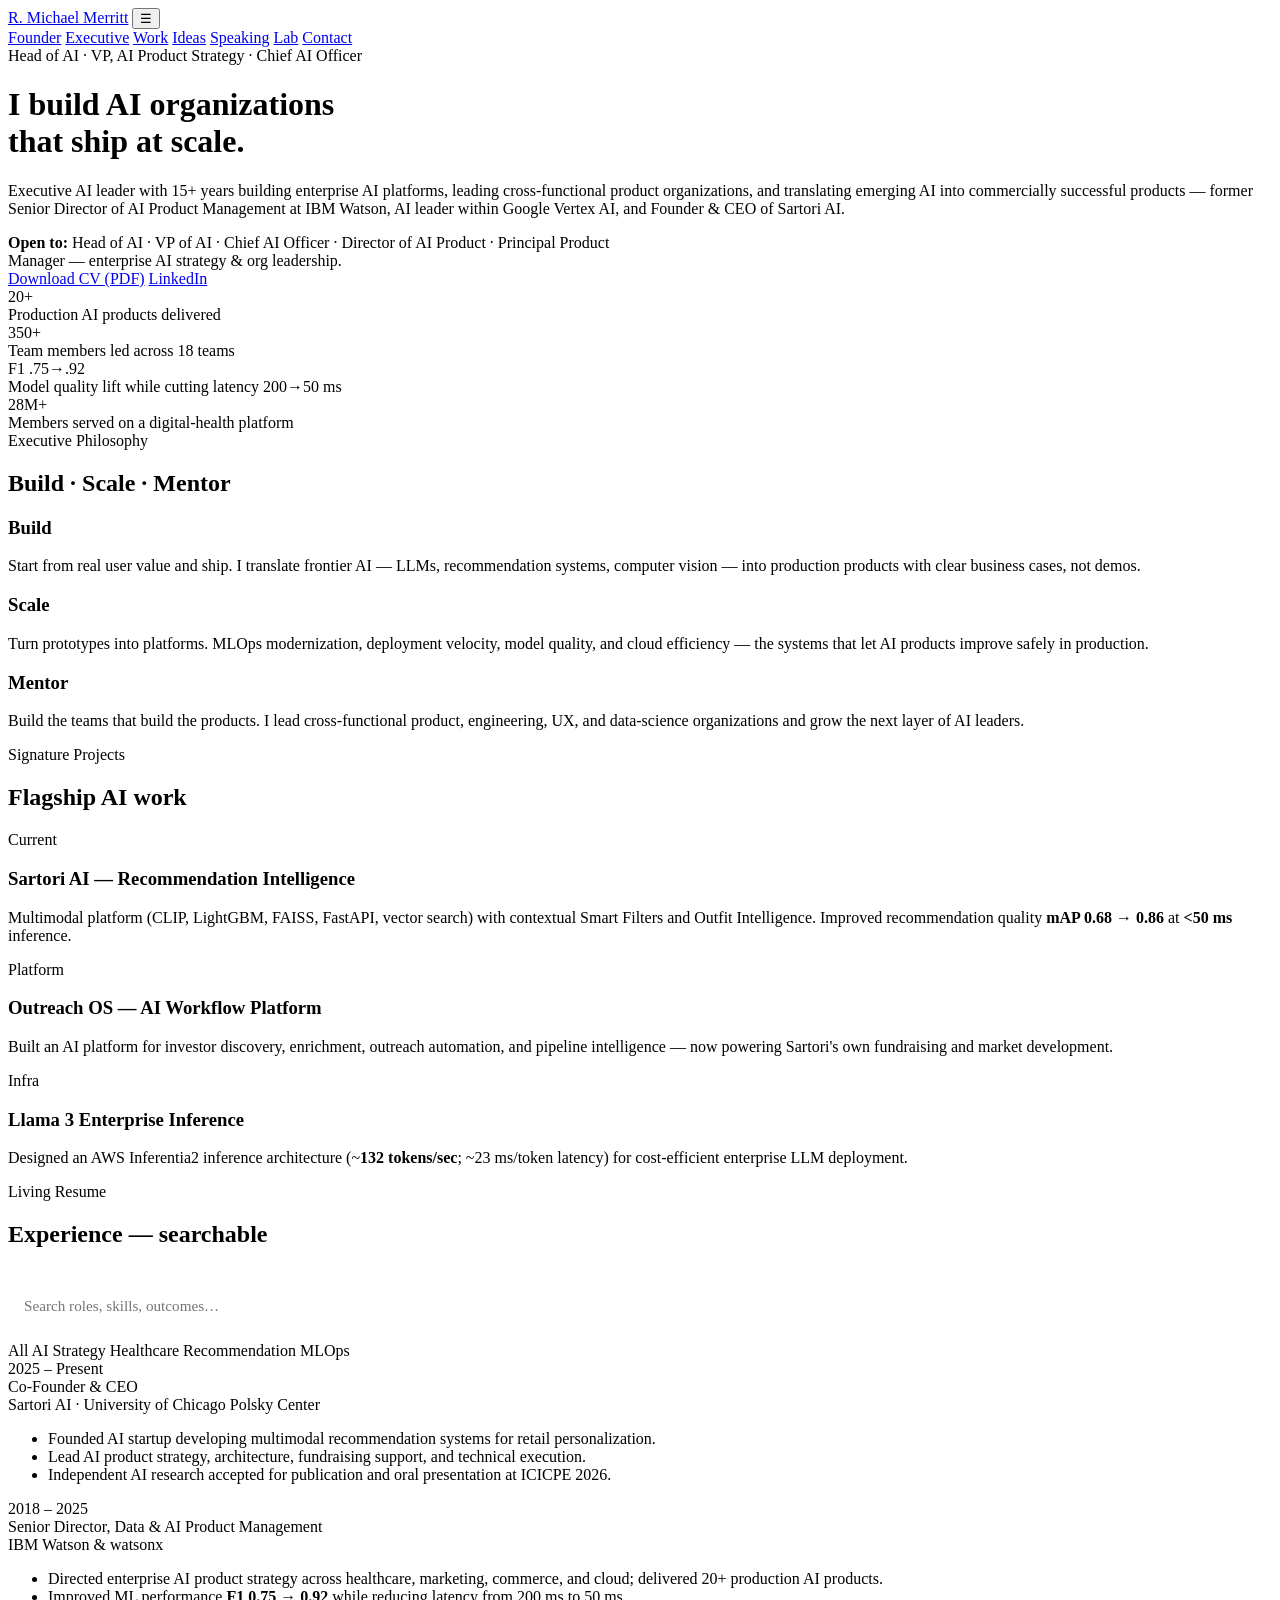
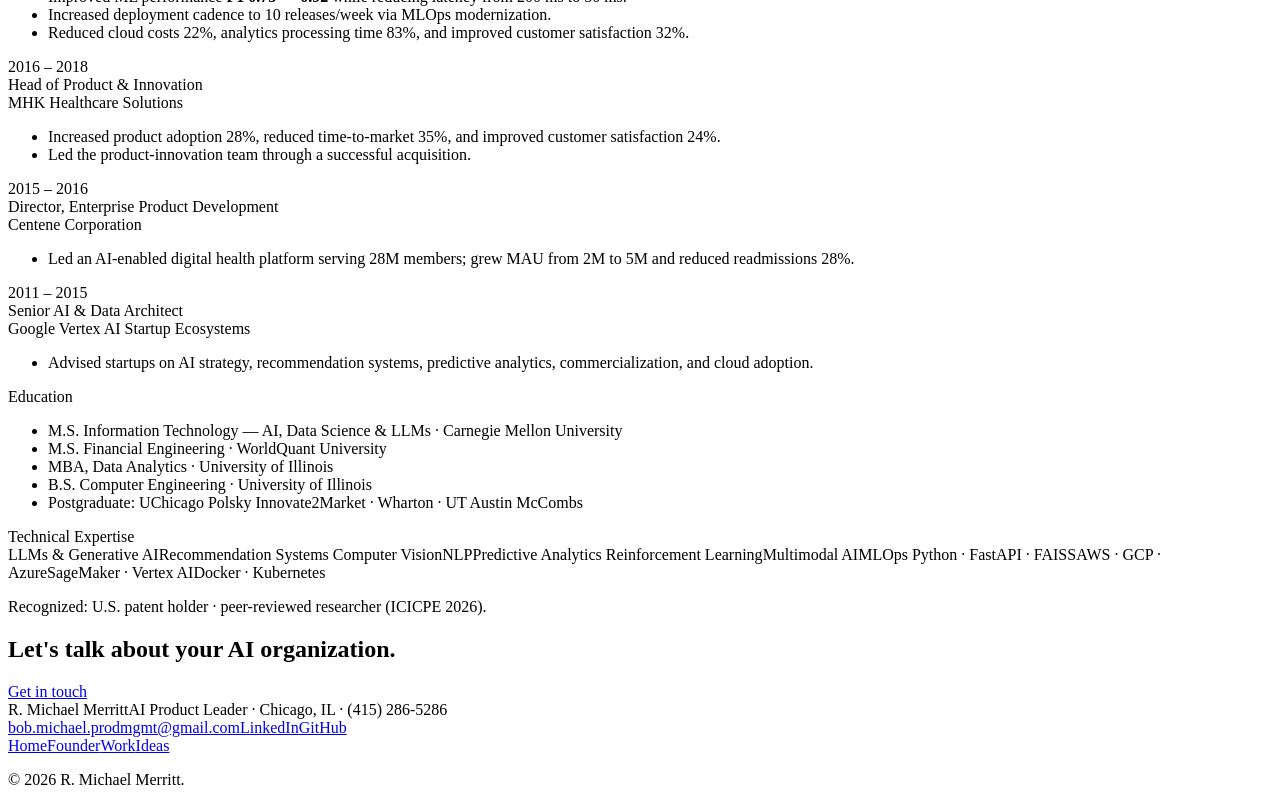
==== executive.html @ 0546f719 "Add files via upload" ====
<!DOCTYPE html>
<html lang="en">
<head>
<meta charset="UTF-8">
<meta name="viewport" content="width=device-width, initial-scale=1.0">
<title>Executive — AI Leadership | R. Michael Merritt</title>
<meta name="description" content="Executive AI leader — Head of AI / VP AI Product Strategy. 15+ years building enterprise AI platforms and leading cross-functional product organizations at IBM Watson and Google Vertex AI.">
<link rel="preconnect" href="https://fonts.googleapis.com"><link rel="preconnect" href="https://fonts.gstatic.com" crossorigin>
<link href="https://fonts.googleapis.com/css2?family=Inter:wght@400;500;600;700&display=swap" rel="stylesheet">
<link rel="stylesheet" href="assets/css/style.css">
</head>
<body>

<nav class="nav">
  <div class="nav-inner">
    <a class="brand" href="index.html"><span class="dot"></span> R. Michael Merritt</a>
    <button class="nav-toggle" data-nav-toggle aria-label="Menu">☰</button>
    <div class="nav-links">
      <a href="founder.html">Founder</a>
      <a href="executive.html" class="active">Executive</a>
      <a href="work.html">Work</a>
      <a href="ideas.html">Ideas</a>
      <a href="speaking.html">Speaking</a>
      <a href="lab.html">Lab</a>
      <a class="nav-cta" href="mailto:bob.michael.prodmgmt@gmail.com">Contact</a>
    </div>
  </div>
</nav>

<header class="hero">
  <div class="wrap">
    <span class="eyebrow">Head of AI · VP, AI Product Strategy · Chief AI Officer</span>
    <h1 class="display">I build AI organizations<br>that ship at scale.</h1>
    <p class="lede">Executive AI leader with 15+ years building enterprise AI platforms, leading cross-functional product organizations, and translating emerging AI into commercially successful products — former Senior Director of AI Product Management at IBM Watson, AI leader within Google Vertex AI, and Founder &amp; CEO of Sartori AI.</p>
    <div class="note mt-3" style="max-width:640px"><strong>Open to:</strong> Head of AI · VP of AI · Chief AI Officer · Director of AI Product · Principal Product Manager — enterprise AI strategy &amp; org leadership.</div>
    <div class="btn-row mt-3">
      <a class="btn btn-primary" href="resumes/Executive_AI_Resume.pdf" download>Download CV (PDF)</a>
      <a class="btn btn-ghost" href="https://www.linkedin.com/in/robert-merritt-mba-cpm-0559ab2a7/">LinkedIn</a>
    </div>
  </div>
</header>

<!-- IMPACT METRICS -->
<section class="section-tight">
  <div class="wrap">
    <div class="metrics light"><div class="wrap"><div class="metric-grid">
      <div class="metric"><div class="num">20+</div><div class="lbl">Production AI products delivered</div></div>
      <div class="metric"><div class="num">350+</div><div class="lbl">Team members led across 18 teams</div></div>
      <div class="metric"><div class="num">F1 .75→.92</div><div class="lbl">Model quality lift while cutting latency 200→50 ms</div></div>
      <div class="metric"><div class="num">28M+</div><div class="lbl">Members served on a digital-health platform</div></div>
    </div></div></div>
  </div>
</section>

<!-- PHILOSOPHY -->
<section>
  <div class="wrap">
    <span class="eyebrow">Executive Philosophy</span>
    <h2 class="section-title mt-1">Build · Scale · Mentor</h2>
    <div class="grid cols-3 mt-3">
      <div class="card"><h3>Build</h3><p class="muted mb-0">Start from real user value and ship. I translate frontier AI — LLMs, recommendation systems, computer vision — into production products with clear business cases, not demos.</p></div>
      <div class="card"><h3>Scale</h3><p class="muted mb-0">Turn prototypes into platforms. MLOps modernization, deployment velocity, model quality, and cloud efficiency — the systems that let AI products improve safely in production.</p></div>
      <div class="card"><h3>Mentor</h3><p class="muted mb-0">Build the teams that build the products. I lead cross-functional product, engineering, UX, and data-science organizations and grow the next layer of AI leaders.</p></div>
    </div>
  </div>
</section>

<!-- SIGNATURE PROJECTS -->
<section class="soft">
  <div class="wrap">
    <span class="eyebrow">Signature Projects</span>
    <h2 class="section-title mt-1">Flagship AI work</h2>
    <div class="grid cols-3 mt-3">
      <div class="card">
        <span class="tag live">Current</span>
        <h3 class="mt-2">Sartori AI — Recommendation Intelligence</h3>
        <p class="muted mb-0">Multimodal platform (CLIP, LightGBM, FAISS, FastAPI, vector search) with contextual Smart Filters and Outfit Intelligence. Improved recommendation quality <strong>mAP 0.68 → 0.86</strong> at <strong>&lt;50 ms</strong> inference.</p>
      </div>
      <div class="card">
        <span class="tag">Platform</span>
        <h3 class="mt-2">Outreach OS — AI Workflow Platform</h3>
        <p class="muted mb-0">Built an AI platform for investor discovery, enrichment, outreach automation, and pipeline intelligence — now powering Sartori's own fundraising and market development.</p>
      </div>
      <div class="card">
        <span class="tag">Infra</span>
        <h3 class="mt-2">Llama 3 Enterprise Inference</h3>
        <p class="muted mb-0">Designed an AWS Inferentia2 inference architecture (~<strong>132 tokens/sec</strong>; ~23 ms/token latency) for cost-efficient enterprise LLM deployment.</p>
      </div>
    </div>
  </div>
</section>

<!-- LIVING RESUME -->
<section>
  <div class="wrap">
    <span class="eyebrow">Living Resume</span>
    <h2 class="section-title mt-1">Experience — searchable</h2>
    <input data-resume-search placeholder="Search roles, skills, outcomes…" style="width:100%;max-width:480px;margin-top:1rem;padding:.8rem 1rem;border:1px solid var(--hair);border-radius:999px;font-family:inherit;font-size:.95rem">
    <div class="stat-chips" style="margin-top:.9rem">
      <span class="chip" data-resume-filter="">All</span>
      <span class="chip neutral" data-resume-filter="AI strategy">AI Strategy</span>
      <span class="chip neutral" data-resume-filter="healthcare">Healthcare</span>
      <span class="chip neutral" data-resume-filter="recommendation">Recommendation</span>
      <span class="chip neutral" data-resume-filter="MLOps">MLOps</span>
    </div>

    <div class="mt-3">
      <div class="exp" data-resume-row data-keywords="founder ceo sartori recommendation AI strategy startup">
        <div class="when">2025 – Present</div>
        <div><div class="role">Co-Founder &amp; CEO</div><div class="org">Sartori AI · University of Chicago Polsky Center</div>
          <ul><li>Founded AI startup developing multimodal recommendation systems for retail personalization.</li><li>Lead AI product strategy, architecture, fundraising support, and technical execution.</li><li>Independent AI research accepted for publication and oral presentation at ICICPE 2026.</li></ul>
        </div>
      </div>
      <div class="exp" data-resume-row data-keywords="ibm watson enterprise AI strategy NLP computer vision MLOps healthcare commerce">
        <div class="when">2018 – 2025</div>
        <div><div class="role">Senior Director, Data &amp; AI Product Management</div><div class="org">IBM Watson &amp; watsonx</div>
          <ul><li>Directed enterprise AI product strategy across healthcare, marketing, commerce, and cloud; delivered 20+ production AI products.</li><li>Improved ML performance <strong>F1 0.75 → 0.92</strong> while reducing latency from 200 ms to 50 ms.</li><li>Increased deployment cadence to 10 releases/week via MLOps modernization.</li><li>Reduced cloud costs 22%, analytics processing time 83%, and improved customer satisfaction 32%.</li></ul>
        </div>
      </div>
      <div class="exp" data-resume-row data-keywords="MHK healthcare product innovation adoption time to market">
        <div class="when">2016 – 2018</div>
        <div><div class="role">Head of Product &amp; Innovation</div><div class="org">MHK Healthcare Solutions</div>
          <ul><li>Increased product adoption 28%, reduced time-to-market 35%, and improved customer satisfaction 24%.</li><li>Led the product-innovation team through a successful acquisition.</li></ul>
        </div>
      </div>
      <div class="exp" data-resume-row data-keywords="centene healthcare digital health platform members readmissions">
        <div class="when">2015 – 2016</div>
        <div><div class="role">Director, Enterprise Product Development</div><div class="org">Centene Corporation</div>
          <ul><li>Led an AI-enabled digital health platform serving 28M members; grew MAU from 2M to 5M and reduced readmissions 28%.</li></ul>
        </div>
      </div>
      <div class="exp" data-resume-row data-keywords="google vertex AI architect recommendation predictive analytics cloud startups">
        <div class="when">2011 – 2015</div>
        <div><div class="role">Senior AI &amp; Data Architect</div><div class="org">Google Vertex AI Startup Ecosystems</div>
          <ul><li>Advised startups on AI strategy, recommendation systems, predictive analytics, commercialization, and cloud adoption.</li></ul>
        </div>
      </div>
    </div>
  </div>
</section>

<!-- CREDENTIALS -->
<section class="soft">
  <div class="wrap">
    <div class="grid cols-2">
      <div>
        <span class="eyebrow">Education</span>
        <ul class="flist mt-2">
          <li>M.S. Information Technology — AI, Data Science &amp; LLMs · Carnegie Mellon University</li>
          <li>M.S. Financial Engineering · WorldQuant University</li>
          <li>MBA, Data Analytics · University of Illinois</li>
          <li>B.S. Computer Engineering · University of Illinois</li>
          <li>Postgraduate: UChicago Polsky Innovate2Market · Wharton · UT Austin McCombs</li>
        </ul>
      </div>
      <div>
        <span class="eyebrow">Technical Expertise</span>
        <div class="stat-chips mt-2">
          <span class="chip neutral">LLMs &amp; Generative AI</span><span class="chip neutral">Recommendation Systems</span>
          <span class="chip neutral">Computer Vision</span><span class="chip neutral">NLP</span><span class="chip neutral">Predictive Analytics</span>
          <span class="chip neutral">Reinforcement Learning</span><span class="chip neutral">Multimodal AI</span><span class="chip neutral">MLOps</span>
          <span class="chip neutral">Python · FastAPI · FAISS</span><span class="chip neutral">AWS · GCP · Azure</span><span class="chip neutral">SageMaker · Vertex AI</span><span class="chip neutral">Docker · Kubernetes</span>
        </div>
        <p class="muted small mt-3">Recognized: U.S. patent holder · peer-reviewed researcher (ICICPE 2026).</p>
      </div>
    </div>
  </div>
</section>

<section class="ink-section">
  <div class="wrap narrow center">
    <h2 class="section-title">Let's talk about your AI organization.</h2>
    <div class="btn-row mt-3" style="justify-content:center">
      <a class="btn btn-accent" href="mailto:bob.michael.prodmgmt@gmail.com">Get in touch</a>
      <a class="btn btn-ghost" style="border-color:#444;color:#fff" href="resumes/Executive_AI_Resume.pdf" download>Download CV</a>
    </div>
  </div>
</section>

<footer class="footer">
  <div class="wrap">
    <div class="cols">
      <div class="fcol"><span class="big">R. Michael Merritt</span><span class="muted small">AI Product Leader · Chicago, IL · (415) 286-5286</span></div>
      <div class="fcol"><a href="mailto:bob.michael.prodmgmt@gmail.com">bob.michael.prodmgmt@gmail.com</a><a href="https://www.linkedin.com/in/robert-merritt-mba-cpm-0559ab2a7/">LinkedIn</a><a href="https://github.com/bob-michael-prodmgmt">GitHub</a></div>
      <div class="fcol"><a href="index.html">Home</a><a href="founder.html">Founder</a><a href="work.html">Work</a><a href="ideas.html">Ideas</a></div>
    </div>
    <p class="muted small mt-3 mb-0">© 2026 R. Michael Merritt.</p>
  </div>
</footer>
<script src="assets/js/main.js"></script>
</body>
</html>
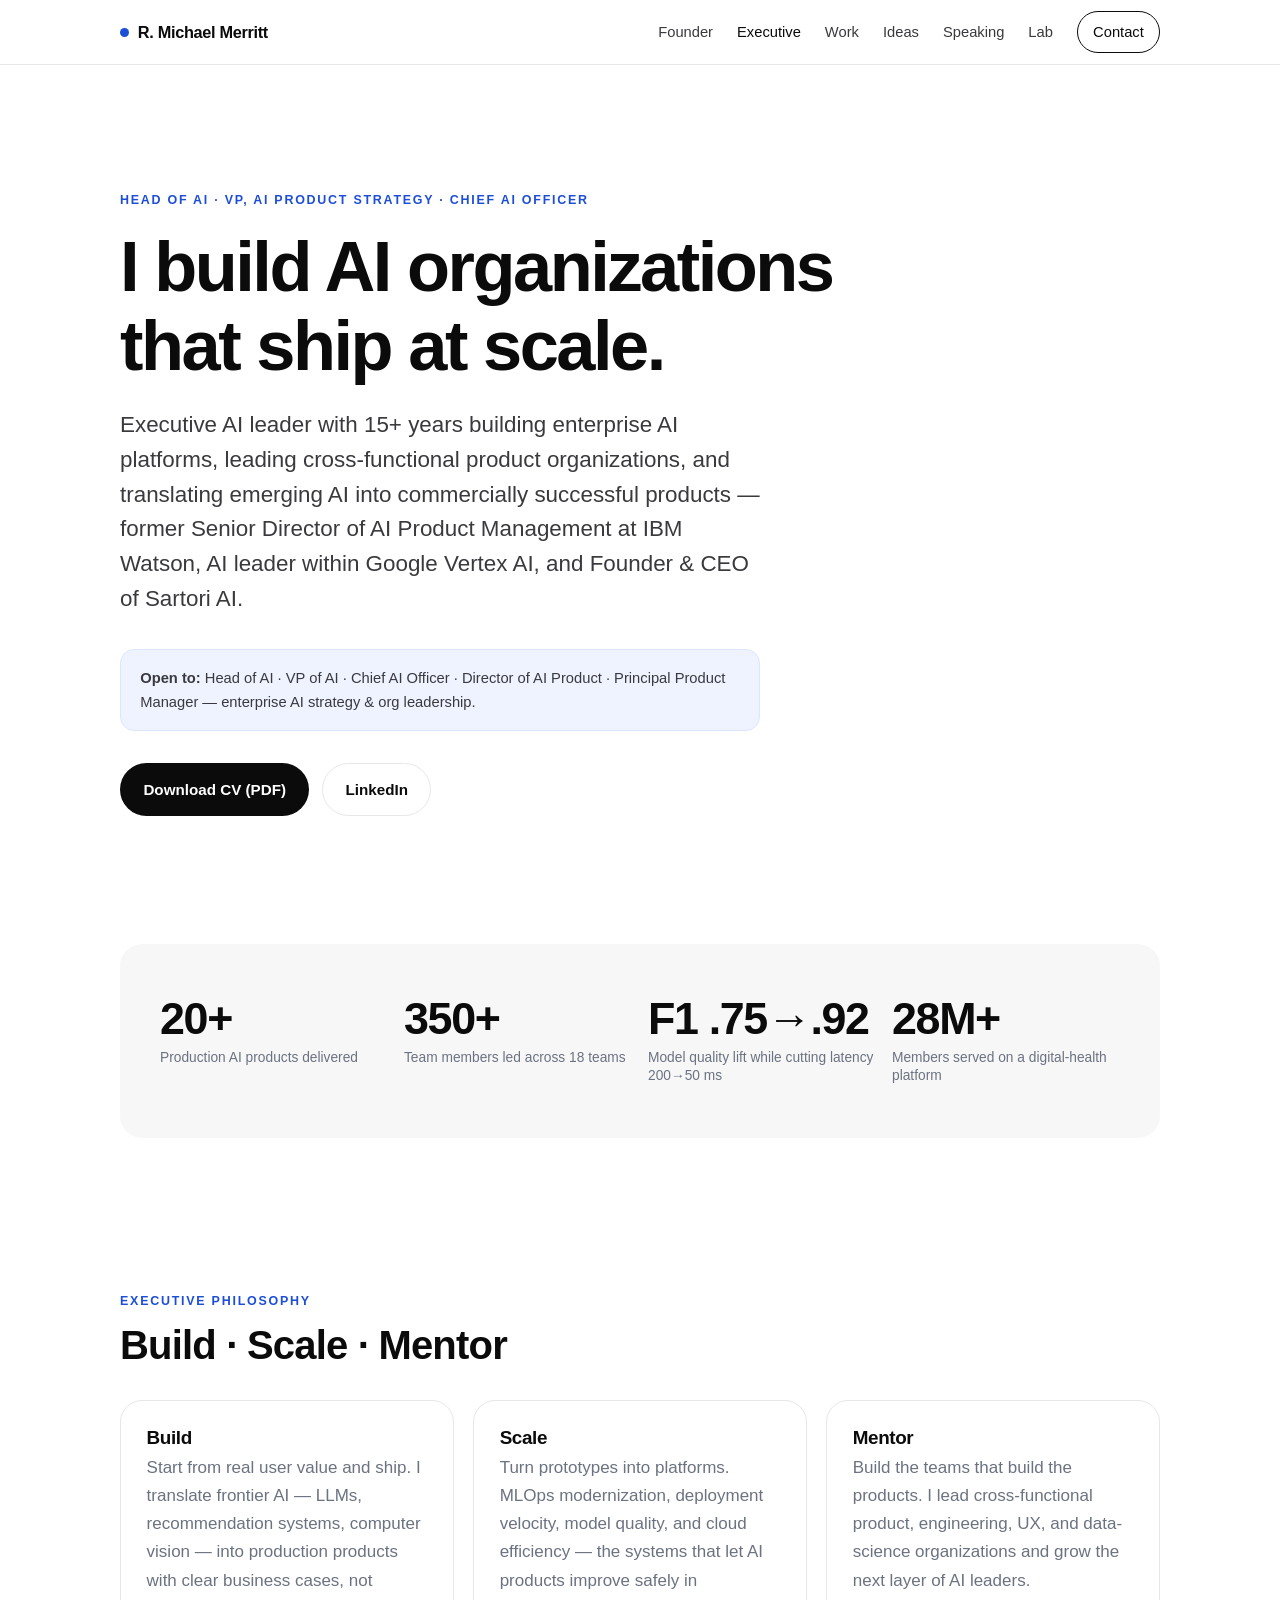
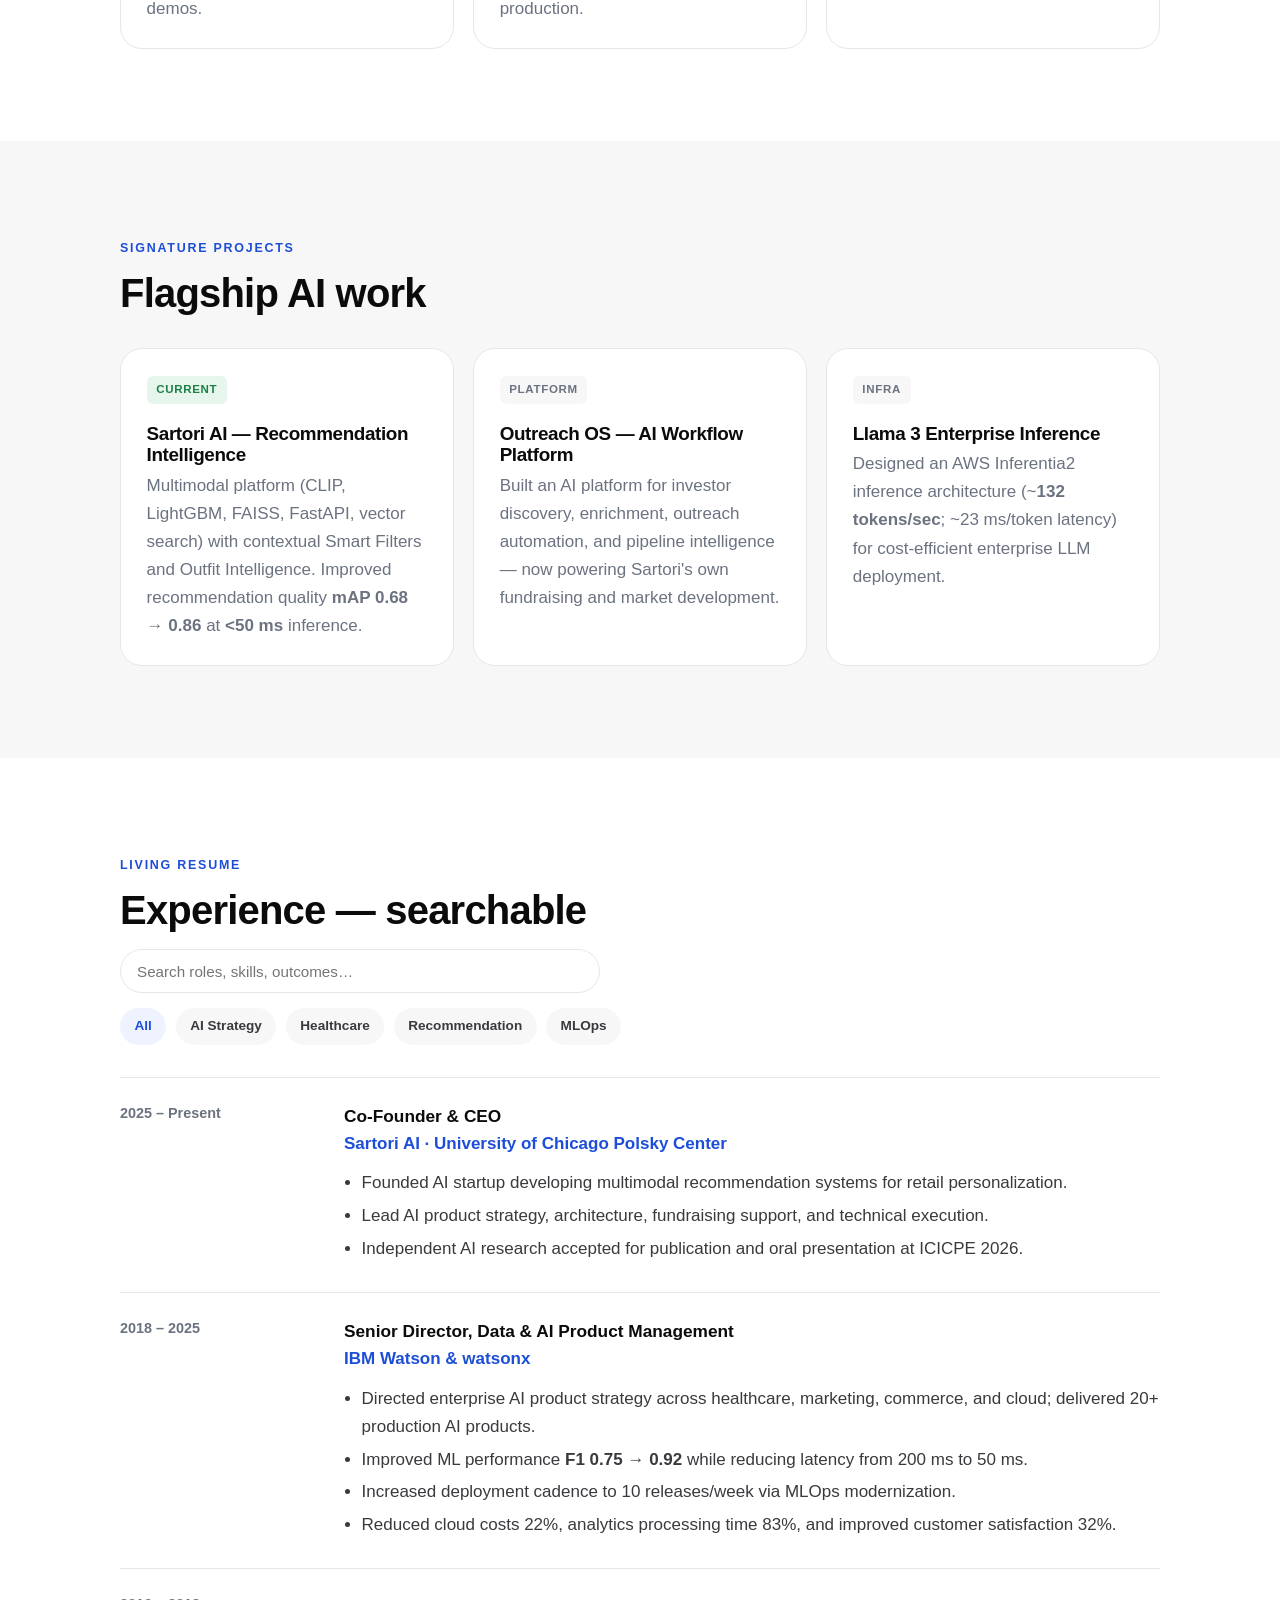
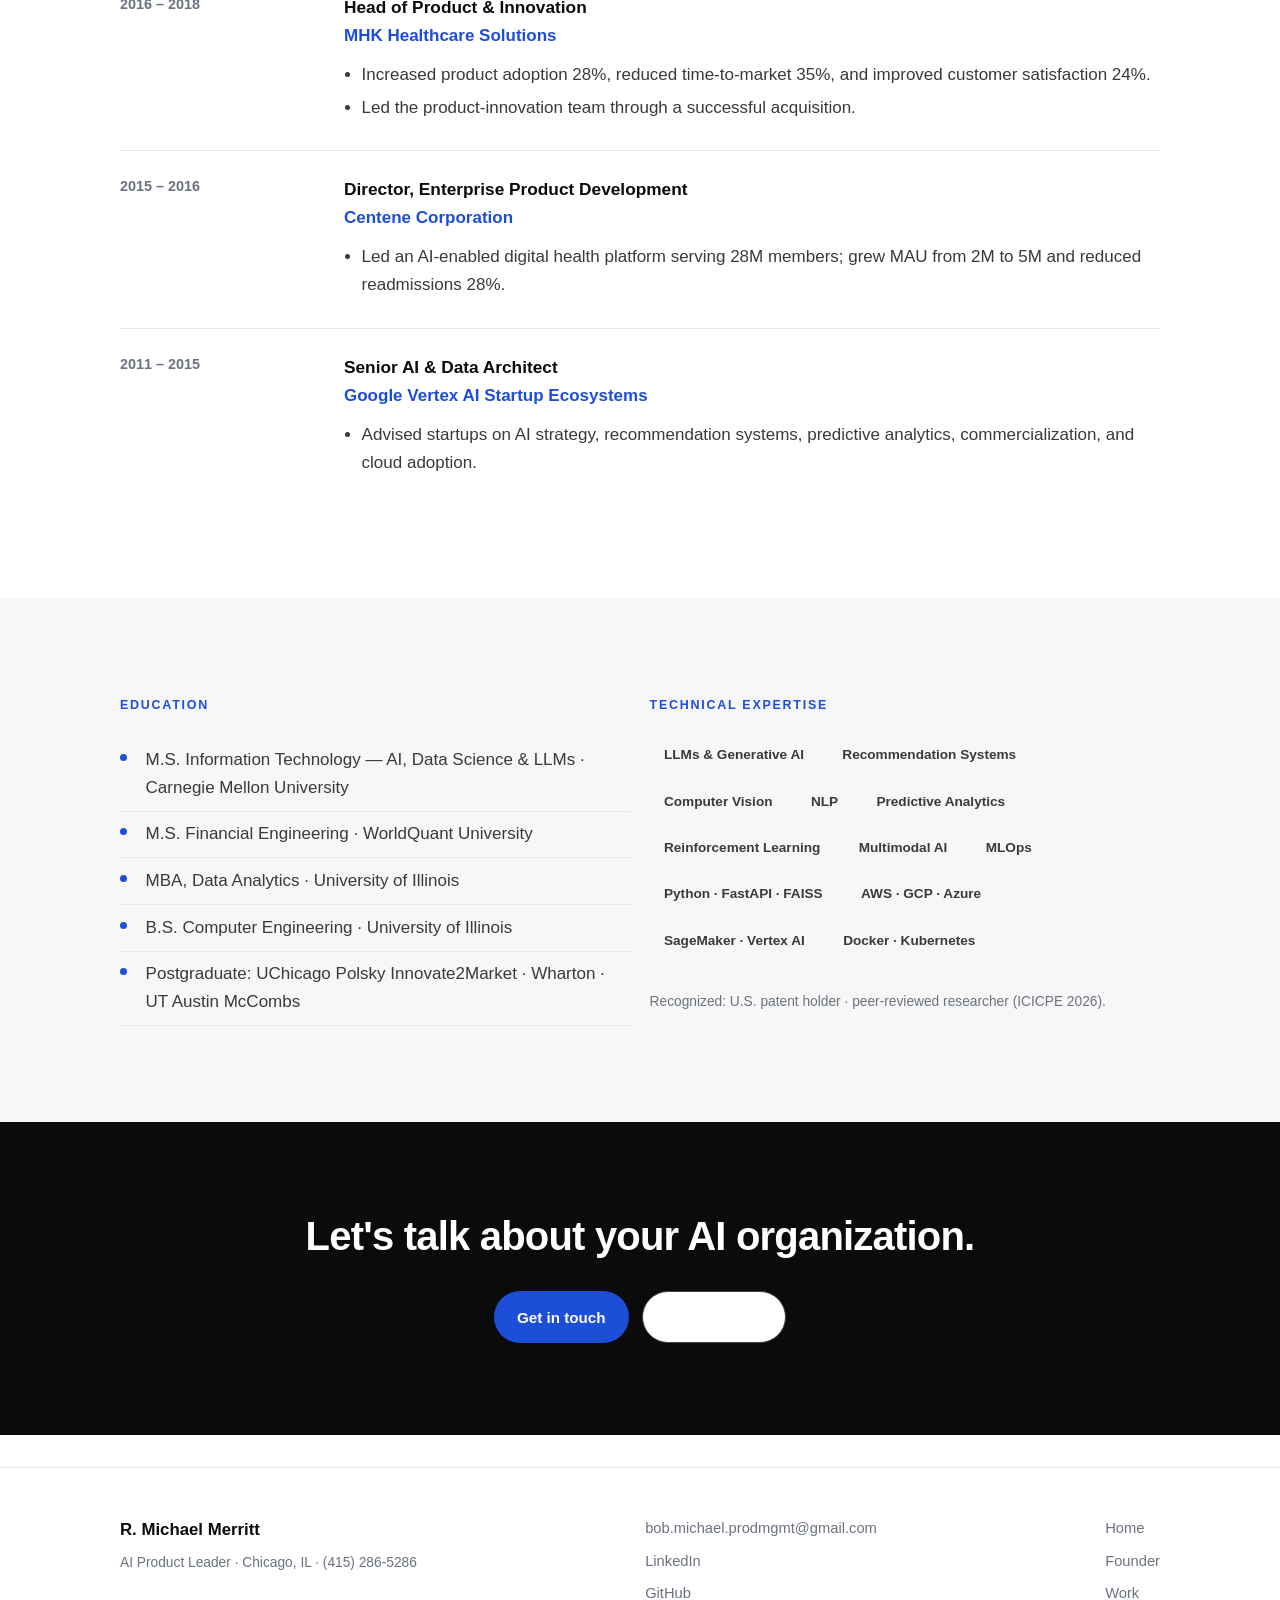
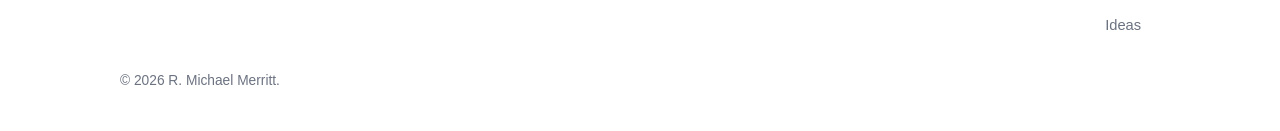
==== commit 5c99fc20: "Add files via upload" ====
--- a/executive.html
+++ b/executive.html
@@ -7,7 +7,7 @@
 <meta name="description" content="Executive AI leader — Head of AI / VP AI Product Strategy. 15+ years building enterprise AI platforms and leading cross-functional product organizations at IBM Watson and Google Vertex AI.">
 <link rel="preconnect" href="https://fonts.googleapis.com"><link rel="preconnect" href="https://fonts.gstatic.com" crossorigin>
 <link href="https://fonts.googleapis.com/css2?family=Inter:wght@400;500;600;700&display=swap" rel="stylesheet">
-<link rel="stylesheet" href="assets/css/style.css">
+<link rel="stylesheet" href="style.css">
 </head>
 <body>
 
@@ -34,7 +34,7 @@
     <p class="lede">Executive AI leader with 15+ years building enterprise AI platforms, leading cross-functional product organizations, and translating emerging AI into commercially successful products — former Senior Director of AI Product Management at IBM Watson, AI leader within Google Vertex AI, and Founder &amp; CEO of Sartori AI.</p>
     <div class="note mt-3" style="max-width:640px"><strong>Open to:</strong> Head of AI · VP of AI · Chief AI Officer · Director of AI Product · Principal Product Manager — enterprise AI strategy &amp; org leadership.</div>
     <div class="btn-row mt-3">
-      <a class="btn btn-primary" href="resumes/Executive_AI_Resume.pdf" download>Download CV (PDF)</a>
+      <a class="btn btn-primary" href="Executive_AI_Resume.pdf" download>Download CV (PDF)</a>
       <a class="btn btn-ghost" href="https://www.linkedin.com/in/robert-merritt-mba-cpm-0559ab2a7/">LinkedIn</a>
     </div>
   </div>
@@ -172,7 +172,7 @@
     <h2 class="section-title">Let's talk about your AI organization.</h2>
     <div class="btn-row mt-3" style="justify-content:center">
       <a class="btn btn-accent" href="mailto:bob.michael.prodmgmt@gmail.com">Get in touch</a>
-      <a class="btn btn-ghost" style="border-color:#444;color:#fff" href="resumes/Executive_AI_Resume.pdf" download>Download CV</a>
+      <a class="btn btn-ghost" style="border-color:#444;color:#fff" href="Executive_AI_Resume.pdf" download>Download CV</a>
     </div>
   </div>
 </section>
@@ -187,6 +187,6 @@
     <p class="muted small mt-3 mb-0">© 2026 R. Michael Merritt.</p>
   </div>
 </footer>
-<script src="assets/js/main.js"></script>
+<script src="main.js"></script>
 </body>
 </html>
--- a/style.css
+++ b/style.css
@@ -0,0 +1,182 @@
+/* ============================================================
+   R. Michael Merritt — Reputation OS
+   Design system: editorial, restrained, lots of breathing room
+   ============================================================ */
+
+:root{
+  --ink:#0B0B0C;
+  --ink-2:#3A3A3E;
+  --muted:#6B7280;
+  --faint:#9AA0A6;
+  --hair:#E7E7E9;
+  --bg:#FFFFFF;
+  --bg-soft:#F7F7F8;
+  --bg-ink:#0B0B0C;
+  --accent:#1D4ED8;
+  --accent-2:#3B82F6;
+  --accent-soft:#EEF3FF;
+  --gold:#9A7B2E;
+  --radius:14px;
+  --radius-lg:22px;
+  --maxw:1120px;
+  --pad:clamp(20px,5vw,40px);
+  --font:'Inter',-apple-system,BlinkMacSystemFont,'Segoe UI',Roboto,Helvetica,Arial,sans-serif;
+  --shadow:0 1px 2px rgba(11,11,12,.04),0 8px 30px rgba(11,11,12,.06);
+  --shadow-lg:0 2px 6px rgba(11,11,12,.05),0 24px 60px rgba(11,11,12,.12);
+}
+
+*{box-sizing:border-box}
+html{scroll-behavior:smooth}
+body{
+  margin:0;font-family:var(--font);color:var(--ink);background:var(--bg);
+  font-size:17px;line-height:1.65;-webkit-font-smoothing:antialiased;text-rendering:optimizeLegibility;
+}
+img{max-width:100%;display:block}
+a{color:inherit;text-decoration:none}
+.wrap{max-width:var(--maxw);margin:0 auto;padding:0 var(--pad)}
+.narrow{max-width:780px}
+
+/* ---------- Typography ---------- */
+h1,h2,h3,h4{line-height:1.12;letter-spacing:-.02em;font-weight:680;margin:0}
+.display{font-size:clamp(2.6rem,6vw,4.4rem);font-weight:720;letter-spacing:-.035em}
+h2.section-title{font-size:clamp(1.7rem,3.4vw,2.5rem);font-weight:700}
+h3{font-size:1.18rem;font-weight:670}
+.eyebrow{font-size:.78rem;font-weight:680;letter-spacing:.14em;text-transform:uppercase;color:var(--accent)}
+.lede{font-size:clamp(1.1rem,2vw,1.4rem);line-height:1.55;color:var(--ink-2);font-weight:420}
+.muted{color:var(--muted)}
+.small{font-size:.86rem}
+p{margin:0 0 1rem}
+
+/* ---------- Nav ---------- */
+.nav{position:sticky;top:0;z-index:50;background:rgba(255,255,255,.82);backdrop-filter:saturate(180%) blur(14px);border-bottom:1px solid var(--hair)}
+.nav-inner{display:flex;align-items:center;justify-content:space-between;height:64px;max-width:var(--maxw);margin:0 auto;padding:0 var(--pad)}
+.brand{font-weight:680;letter-spacing:-.02em;font-size:1.02rem;display:flex;align-items:center;gap:.55rem}
+.brand .dot{width:9px;height:9px;border-radius:50%;background:var(--accent)}
+.nav-links{display:flex;gap:1.5rem;align-items:center}
+.nav-links a{font-size:.92rem;color:var(--ink-2);font-weight:500;transition:color .15s}
+.nav-links a:hover,.nav-links a.active{color:var(--ink)}
+.nav-cta{font-size:.88rem;font-weight:600;padding:.5rem .95rem;border:1px solid var(--ink);border-radius:999px;color:var(--ink)!important;transition:.15s}
+.nav-cta:hover{background:var(--ink);color:#fff!important}
+.nav-toggle{display:none;background:none;border:0;font-size:1.5rem;cursor:pointer}
+@media(max-width:860px){
+  .nav-links{position:fixed;inset:64px 0 auto 0;flex-direction:column;background:#fff;border-bottom:1px solid var(--hair);padding:1rem var(--pad);gap:1rem;display:none}
+  .nav-links.open{display:flex}
+  .nav-toggle{display:block}
+}
+
+/* ---------- Buttons ---------- */
+.btn{display:inline-flex;align-items:center;gap:.5rem;font-weight:600;font-size:.95rem;padding:.8rem 1.4rem;border-radius:999px;border:1px solid transparent;cursor:pointer;transition:.18s;white-space:nowrap}
+.btn-primary{background:var(--ink);color:#fff}
+.btn-primary:hover{background:#000;transform:translateY(-1px)}
+.btn-ghost{border-color:var(--hair);color:var(--ink);background:#fff}
+.btn-ghost:hover{border-color:var(--ink)}
+.btn-accent{background:var(--accent);color:#fff}
+.btn-accent:hover{background:#1746c9;transform:translateY(-1px)}
+.btn-row{display:flex;gap:.8rem;flex-wrap:wrap}
+
+/* ---------- Layout primitives ---------- */
+section{padding:clamp(48px,8vw,92px) 0}
+.section-tight{padding:clamp(32px,5vw,56px) 0}
+.divider{height:1px;background:var(--hair);border:0;margin:0}
+.grid{display:grid;gap:1.2rem}
+.cols-2{grid-template-columns:repeat(2,1fr)}
+.cols-3{grid-template-columns:repeat(3,1fr)}
+.cols-4{grid-template-columns:repeat(4,1fr)}
+@media(max-width:860px){.cols-2,.cols-3,.cols-4{grid-template-columns:1fr}}
+@media(max-width:860px){.cols-4{grid-template-columns:1fr 1fr}}
+
+/* ---------- Hero ---------- */
+.hero{padding:clamp(56px,10vw,120px) 0 clamp(40px,6vw,72px)}
+.hero .eyebrow{margin-bottom:1.1rem;display:inline-block}
+.hero .lede{margin-top:1.4rem;max-width:640px}
+.hero .btn-row{margin-top:2rem}
+
+/* ---------- Cards ---------- */
+.card{background:#fff;border:1px solid var(--hair);border-radius:var(--radius-lg);padding:1.6rem;transition:.2s;display:block}
+.card:hover{box-shadow:var(--shadow-lg);transform:translateY(-2px);border-color:#dcdce0}
+.card h3{margin-bottom:.4rem}
+.card .arrow{color:var(--accent);font-weight:600}
+
+/* Door cards (home) */
+.doors{display:grid;grid-template-columns:repeat(2,1fr);gap:1rem}
+@media(max-width:860px){.doors{grid-template-columns:1fr}}
+.door{position:relative;background:#fff;border:1px solid var(--hair);border-radius:var(--radius-lg);padding:1.7rem 1.7rem 1.5rem;transition:.2s;overflow:hidden}
+.door:hover{box-shadow:var(--shadow-lg);transform:translateY(-3px);border-color:#d4d4d8}
+.door .who{font-size:.8rem;font-weight:680;letter-spacing:.1em;text-transform:uppercase;color:var(--accent)}
+.door h3{font-size:1.45rem;margin:.5rem 0 .3rem;letter-spacing:-.02em}
+.door p{color:var(--muted);margin:0 0 1.1rem;font-size:.98rem}
+.door .go{font-weight:600;font-size:.95rem;display:inline-flex;align-items:center;gap:.4rem}
+.door .go .a{transition:transform .2s}
+.door:hover .go .a{transform:translateX(4px)}
+
+/* ---------- Metrics band ---------- */
+.metrics{background:var(--bg-ink);color:#fff;border-radius:var(--radius-lg)}
+.metrics .wrap{padding:clamp(32px,5vw,52px) var(--pad)}
+.metric-grid{display:grid;grid-template-columns:repeat(4,1fr);gap:1.5rem 1rem}
+@media(max-width:860px){.metric-grid{grid-template-columns:repeat(2,1fr)}}
+.metric .num{font-size:clamp(2rem,4vw,2.8rem);font-weight:720;letter-spacing:-.03em;line-height:1}
+.metric .lbl{margin-top:.5rem;font-size:.86rem;color:#B9BBC2;line-height:1.35}
+.metrics.light{background:var(--bg-soft);color:var(--ink)}
+.metrics.light .metric .lbl{color:var(--muted)}
+
+/* inline stat chips */
+.stat-chips{display:flex;flex-wrap:wrap;gap:.6rem;margin-top:1.4rem}
+.chip{background:var(--accent-soft);color:var(--accent);font-weight:600;font-size:.85rem;padding:.45rem .9rem;border-radius:999px}
+.chip.neutral{background:var(--bg-soft);color:var(--ink-2)}
+
+/* ---------- Timeline (horizontal) ---------- */
+.timeline{display:flex;gap:0;overflow-x:auto;padding:1rem 0 .5rem;scrollbar-width:thin}
+.tl-node{flex:0 0 auto;min-width:150px;position:relative;padding:1.4rem 1.1rem 0;text-align:left}
+.tl-node::before{content:"";position:absolute;top:1.4rem;left:0;right:0;height:2px;background:var(--hair)}
+.tl-node::after{content:"";position:absolute;top:calc(1.4rem - 4px);left:1.1rem;width:11px;height:11px;border-radius:50%;background:var(--accent);border:2px solid #fff}
+.tl-node .yr{font-weight:700;font-size:.9rem;margin-top:.9rem}
+.tl-node .lab{font-size:.86rem;color:var(--muted);margin-top:.2rem}
+
+/* ---------- Case-study / experience rows ---------- */
+.exp{border-top:1px solid var(--hair);padding:1.5rem 0;display:grid;grid-template-columns:200px 1fr;gap:1.5rem}
+@media(max-width:760px){.exp{grid-template-columns:1fr;gap:.4rem}}
+.exp .when{color:var(--muted);font-size:.9rem;font-weight:560}
+.exp .role{font-weight:660;font-size:1.08rem}
+.exp .org{color:var(--accent);font-weight:560}
+.exp ul{margin:.7rem 0 0;padding-left:1.1rem}
+.exp li{margin:.3rem 0;color:var(--ink-2)}
+
+/* feature list */
+.flist{list-style:none;padding:0;margin:0}
+.flist li{padding:.55rem 0 .55rem 1.6rem;position:relative;border-bottom:1px solid var(--hair);color:var(--ink-2)}
+.flist li::before{content:"";position:absolute;left:0;top:1.05rem;width:7px;height:7px;border-radius:50%;background:var(--accent)}
+
+/* pill tag */
+.tag{display:inline-block;font-size:.72rem;font-weight:680;letter-spacing:.06em;text-transform:uppercase;padding:.28rem .6rem;border-radius:6px;background:var(--bg-soft);color:var(--muted)}
+.tag.live{background:#E7F6EC;color:#1A7F46}
+.tag.prev{background:#F3EEFB;color:#6B3FA0}
+.tag.research{background:#FDF1E3;color:#9A6212}
+
+/* read-meta for essays */
+.meta-row{display:flex;flex-wrap:wrap;gap:.5rem;margin-top:.6rem;font-size:.8rem;color:var(--muted)}
+.meta-row span{background:var(--bg-soft);padding:.25rem .6rem;border-radius:6px}
+
+/* soft section bg */
+.soft{background:var(--bg-soft)}
+.ink-section{background:var(--bg-ink);color:#fff}
+.ink-section .muted{color:#A9ABB3}
+.ink-section .section-title{color:#fff}
+
+/* note / disclosure */
+.note{background:var(--accent-soft);border:1px solid #DCE6FF;border-radius:var(--radius);padding:1rem 1.2rem;font-size:.92rem;color:var(--ink-2)}
+
+/* footer */
+.footer{border-top:1px solid var(--hair);padding:3rem 0 2.4rem;margin-top:2rem}
+.footer .cols{display:flex;justify-content:space-between;gap:2rem;flex-wrap:wrap}
+.footer a{color:var(--muted);font-size:.92rem}
+.footer a:hover{color:var(--ink)}
+.footer .fcol{display:flex;flex-direction:column;gap:.5rem}
+.footer .big{font-weight:680;font-size:1.05rem;color:var(--ink)}
+
+/* utility */
+.center{text-align:center}
+.mt-1{margin-top:.6rem}.mt-2{margin-top:1.2rem}.mt-3{margin-top:2rem}.mt-4{margin-top:3rem}
+.mb-0{margin-bottom:0}
+.maxw-60{max-width:60ch}
+.reveal{opacity:0;transform:translateY(14px);transition:opacity .6s ease,transform .6s ease}
+.reveal.in{opacity:1;transform:none}
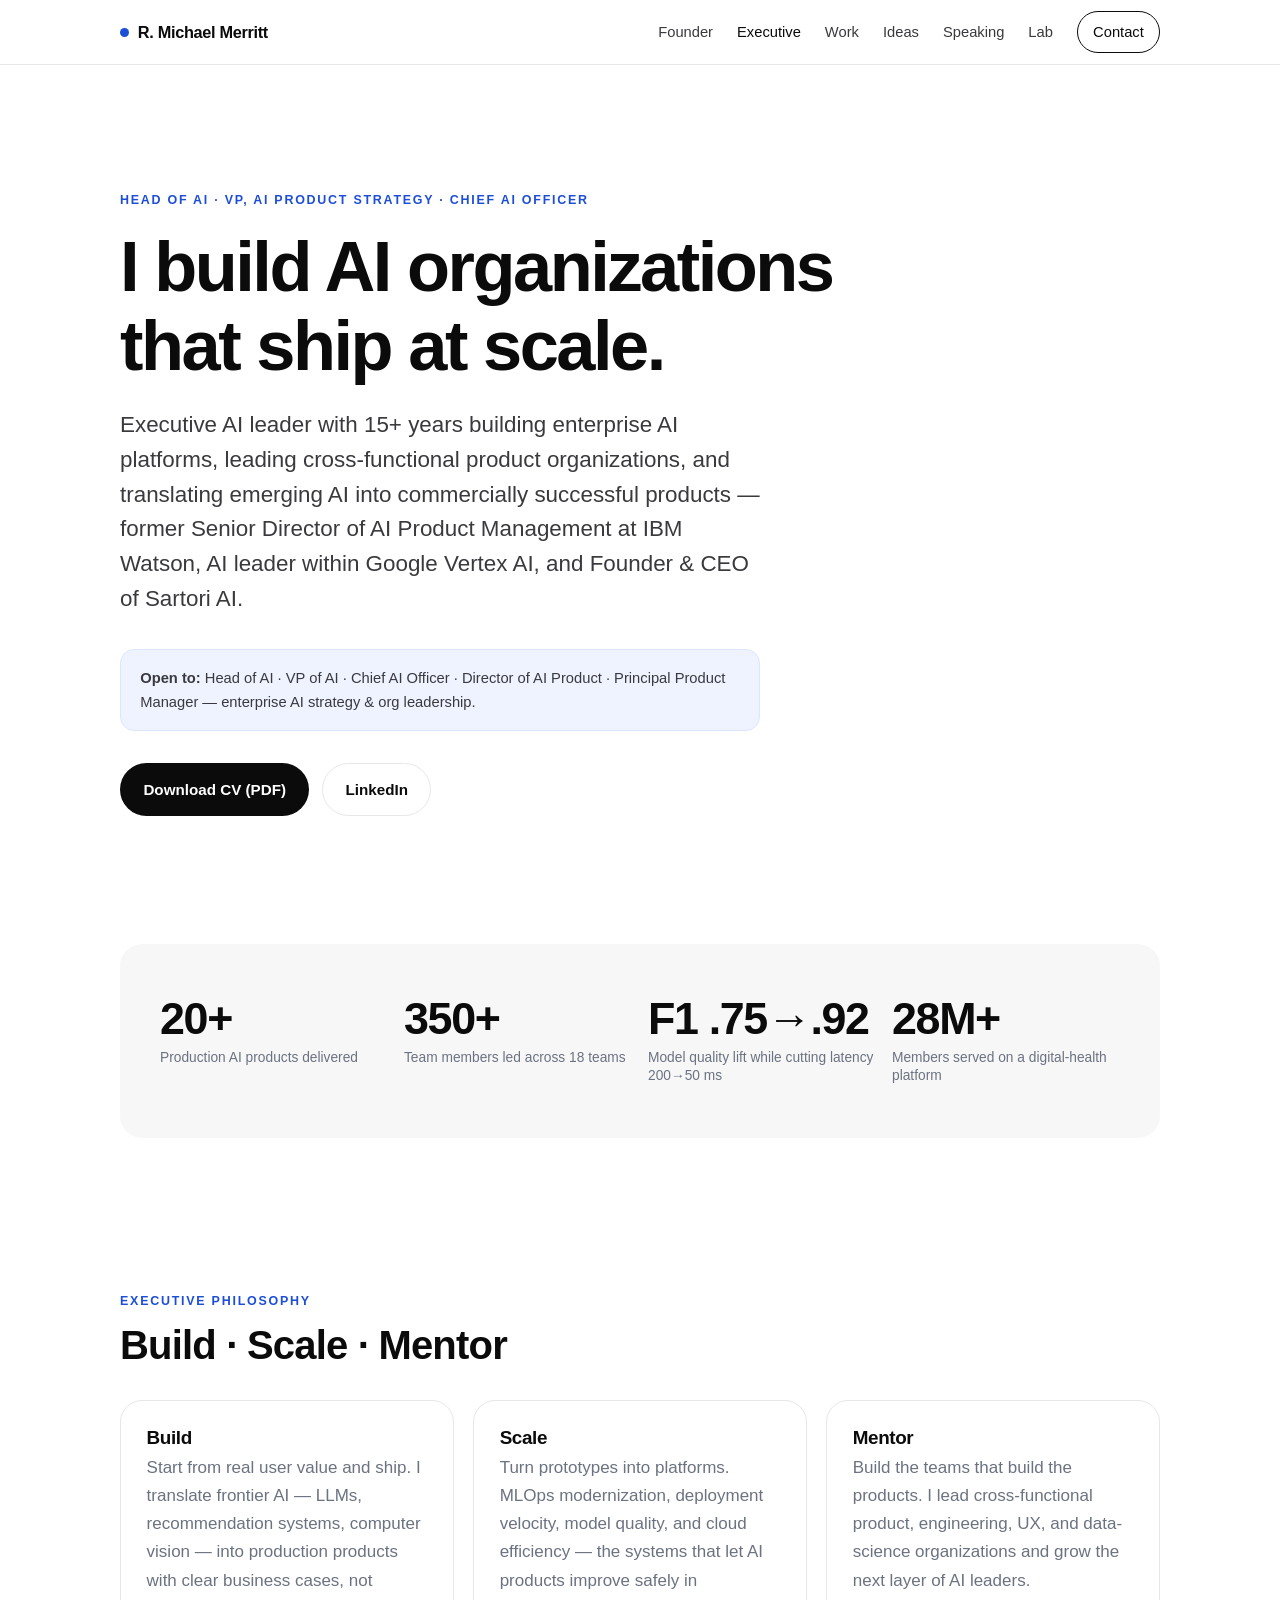
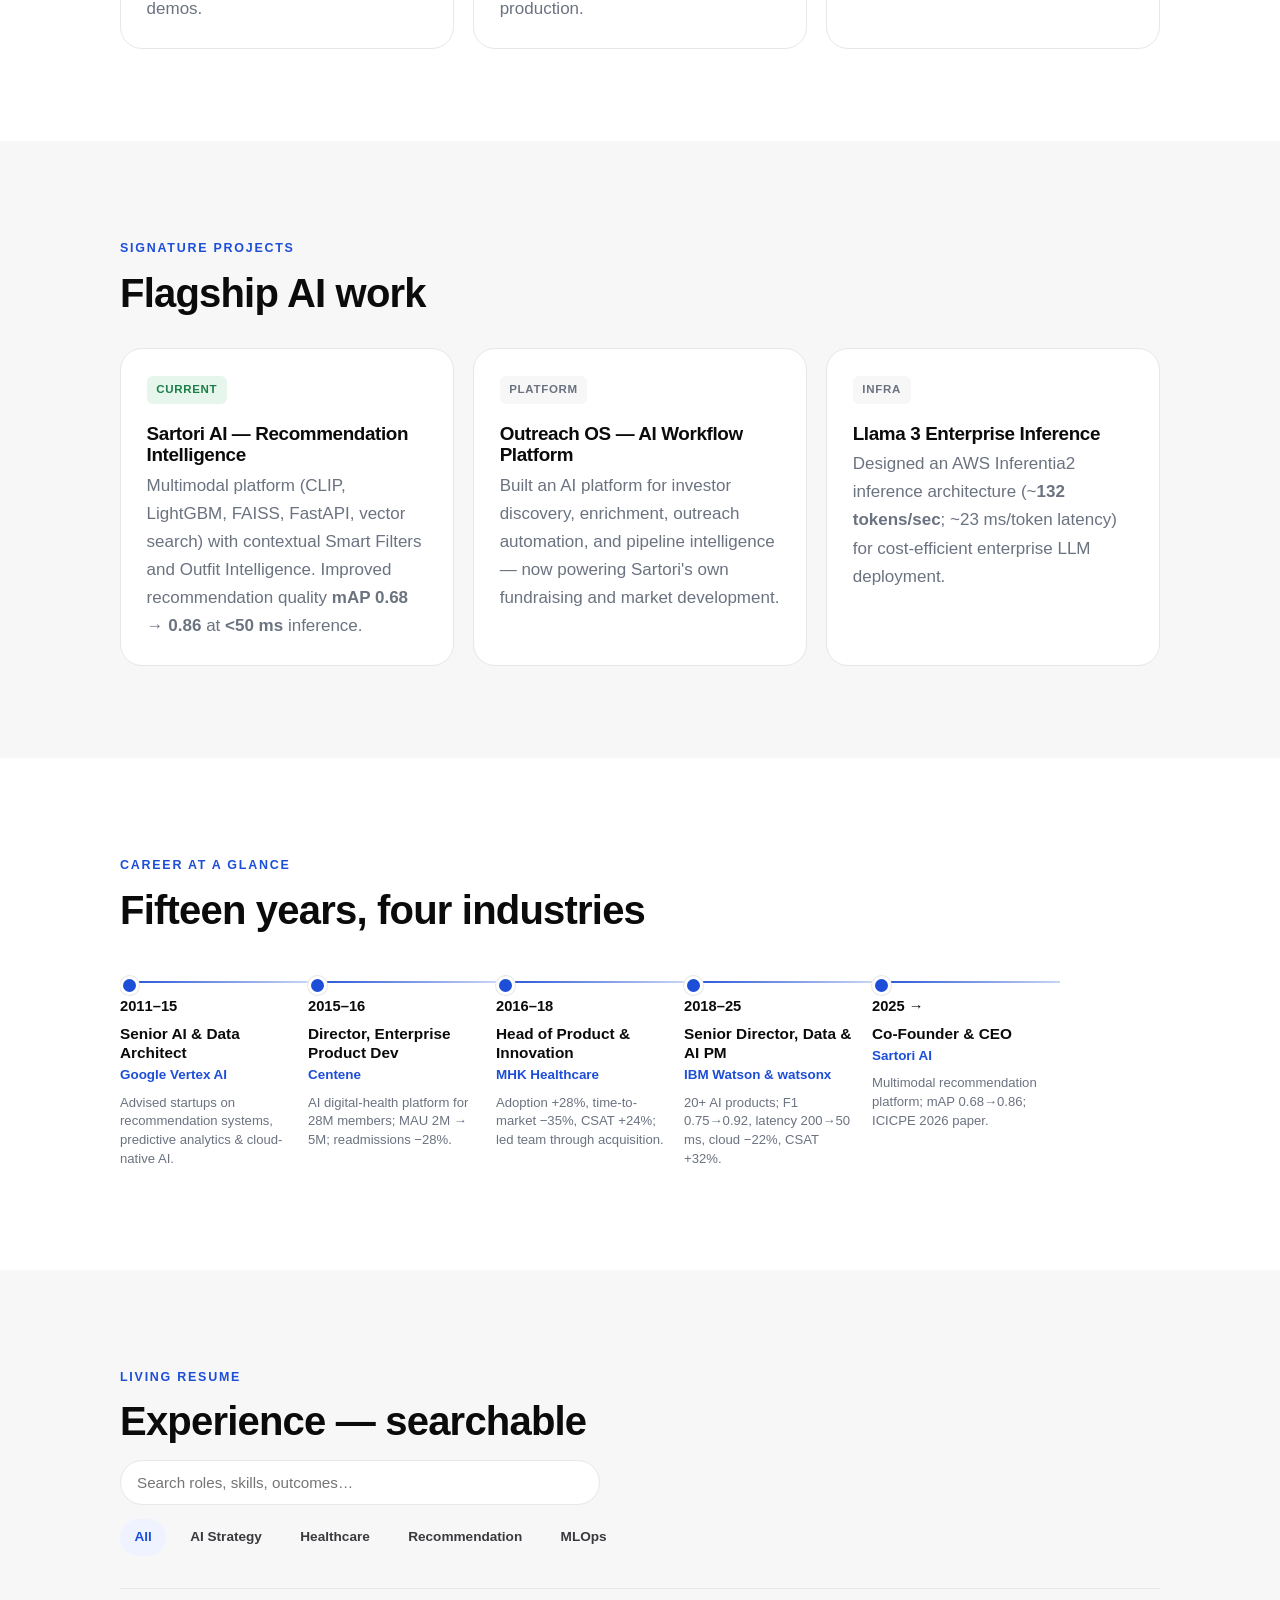
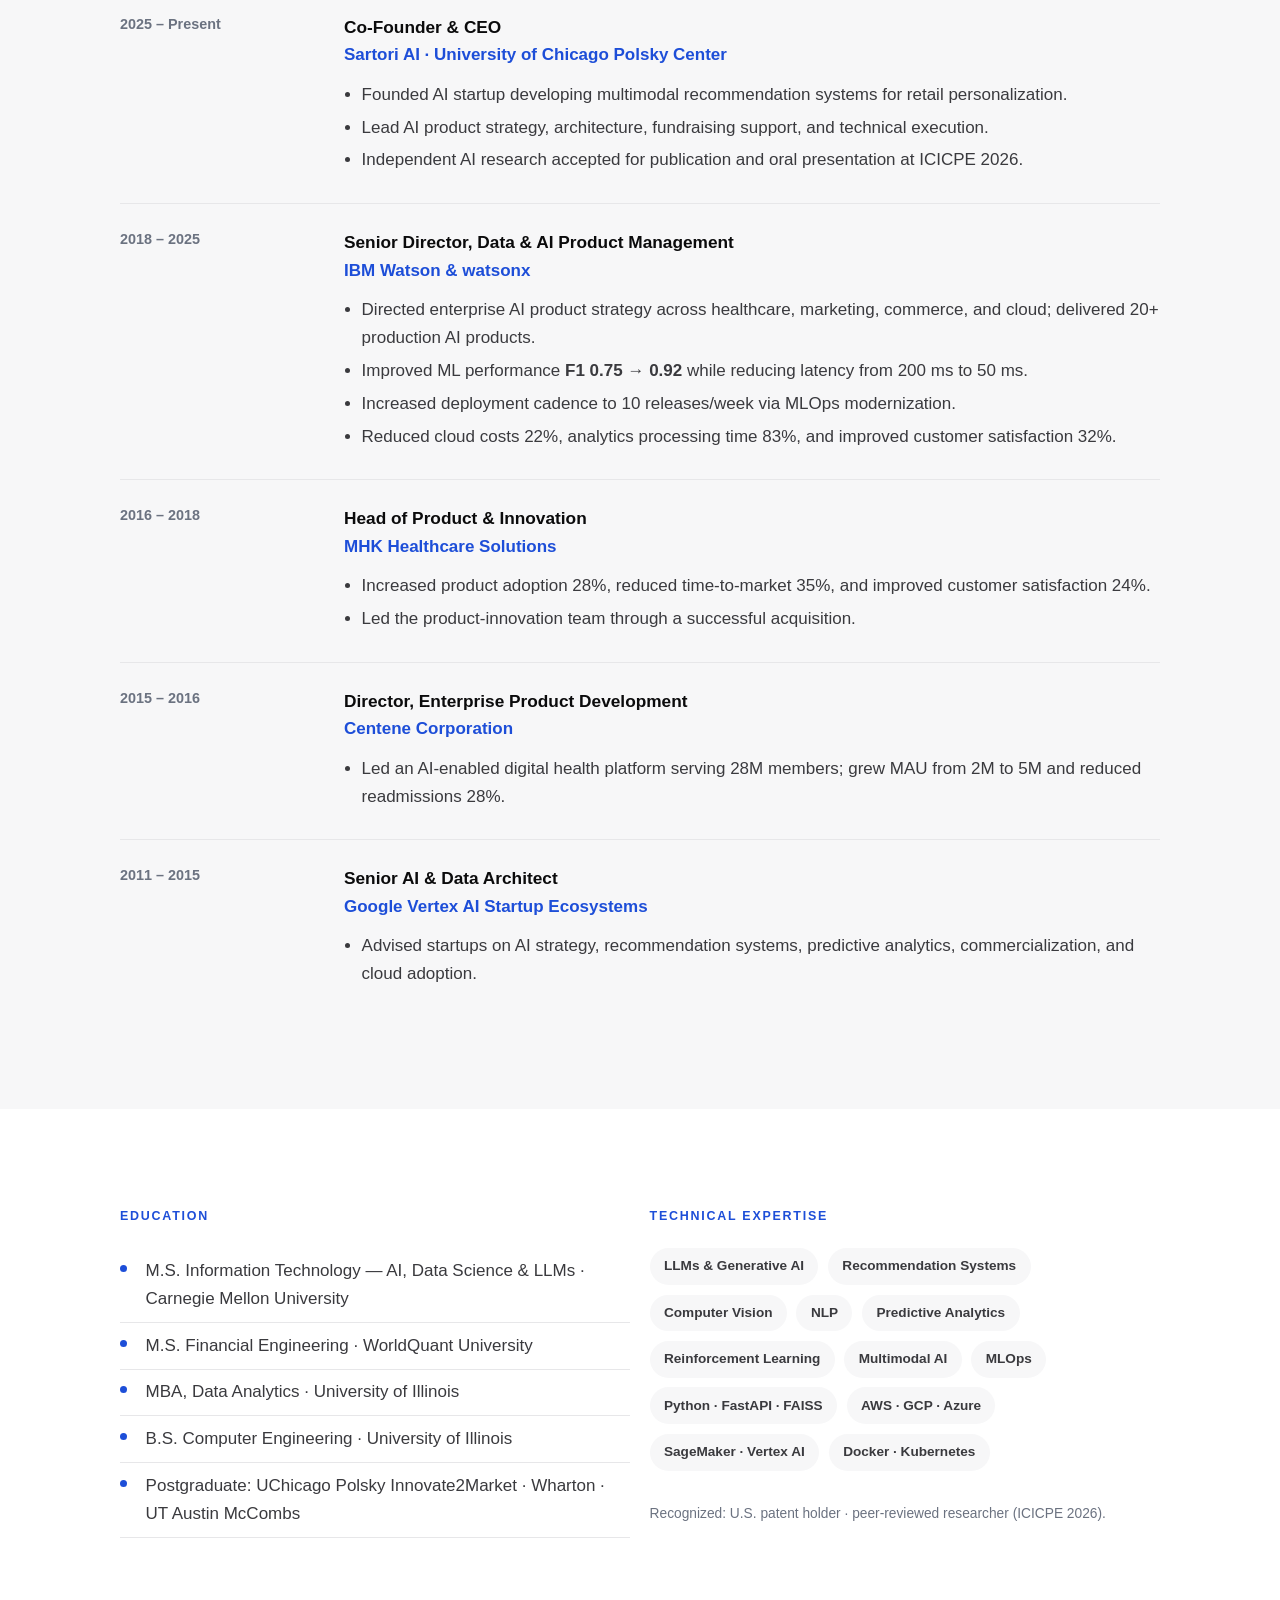
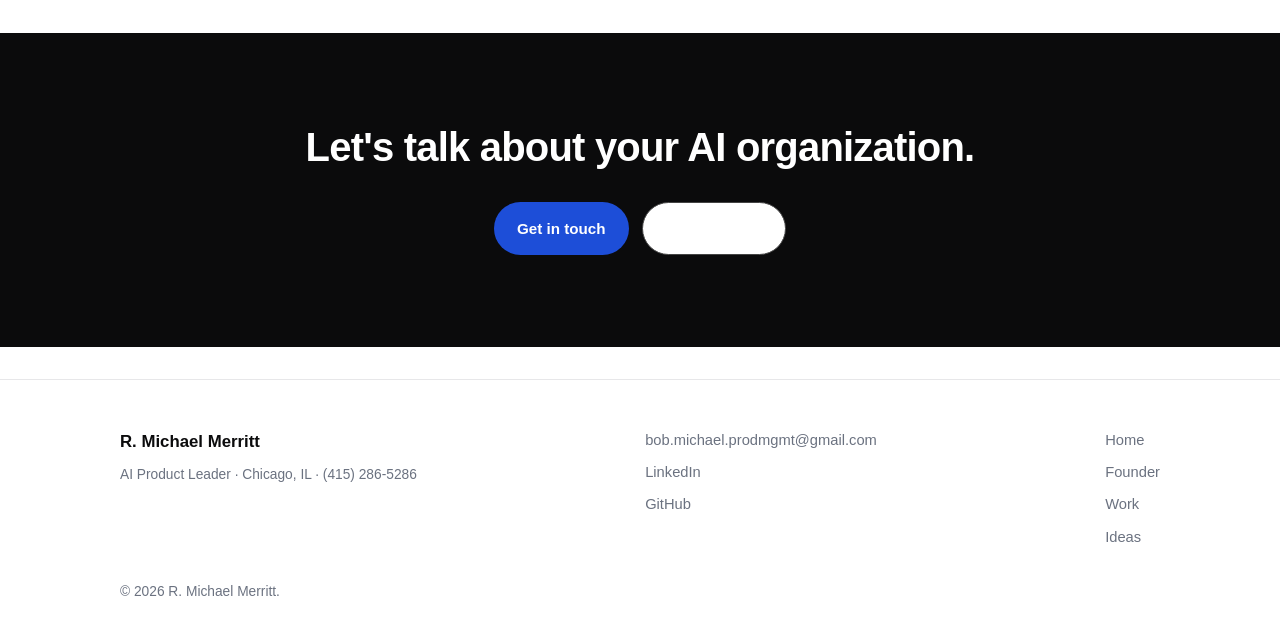
==== commit 593ef869: "Add files via upload" ====
--- a/executive.html
+++ b/executive.html
@@ -90,8 +90,23 @@
   </div>
 </section>
 
+<!-- CAREER TIMELINE -->
+<section>
+  <div class="wrap">
+    <span class="eyebrow">Career at a glance</span>
+    <h2 class="section-title mt-1">Fifteen years, four industries</h2>
+    <div class="rtimeline">
+      <div class="rtl"><div class="ry">2011–15</div><div class="rr">Senior AI &amp; Data Architect</div><div class="ro">Google Vertex AI</div><div class="rh">Advised startups on recommendation systems, predictive analytics &amp; cloud-native AI.</div></div>
+      <div class="rtl"><div class="ry">2015–16</div><div class="rr">Director, Enterprise Product Dev</div><div class="ro">Centene</div><div class="rh">AI digital-health platform for 28M members; MAU 2M → 5M; readmissions −28%.</div></div>
+      <div class="rtl"><div class="ry">2016–18</div><div class="rr">Head of Product &amp; Innovation</div><div class="ro">MHK Healthcare</div><div class="rh">Adoption +28%, time-to-market −35%, CSAT +24%; led team through acquisition.</div></div>
+      <div class="rtl"><div class="ry">2018–25</div><div class="rr">Senior Director, Data &amp; AI PM</div><div class="ro">IBM Watson &amp; watsonx</div><div class="rh">20+ AI products; F1 0.75→0.92, latency 200→50 ms, cloud −22%, CSAT +32%.</div></div>
+      <div class="rtl"><div class="ry">2025 →</div><div class="rr">Co-Founder &amp; CEO</div><div class="ro">Sartori AI</div><div class="rh">Multimodal recommendation platform; mAP 0.68→0.86; ICICPE 2026 paper.</div></div>
+    </div>
+  </div>
+</section>
+
 <!-- LIVING RESUME -->
-<section>
+<section class="soft">
   <div class="wrap">
     <span class="eyebrow">Living Resume</span>
     <h2 class="section-title mt-1">Experience — searchable</h2>
@@ -140,7 +155,7 @@
 </section>
 
 <!-- CREDENTIALS -->
-<section class="soft">
+<section>
   <div class="wrap">
     <div class="grid cols-2">
       <div>
--- a/style.css
+++ b/style.css
@@ -124,7 +124,7 @@
 .chip{background:var(--accent-soft);color:var(--accent);font-weight:600;font-size:.85rem;padding:.45rem .9rem;border-radius:999px}
 .chip.neutral{background:var(--bg-soft);color:var(--ink-2)}
 
-/* ---------- Timeline (horizontal) ---------- */
+/* ---------- Timeline (horizontal, simple) ---------- */
 .timeline{display:flex;gap:0;overflow-x:auto;padding:1rem 0 .5rem;scrollbar-width:thin}
 .tl-node{flex:0 0 auto;min-width:150px;position:relative;padding:1.4rem 1.1rem 0;text-align:left}
 .tl-node::before{content:"";position:absolute;top:1.4rem;left:0;right:0;height:2px;background:var(--hair)}
@@ -180,3 +180,42 @@
 .maxw-60{max-width:60ch}
 .reveal{opacity:0;transform:translateY(14px);transition:opacity .6s ease,transform .6s ease}
 .reveal.in{opacity:1;transform:none}
+
+/* ===== Visual components (added) ===== */
+/* Layered architecture diagram */
+.layers{display:flex;flex-direction:column;gap:.45rem;margin-top:1.6rem}
+.layer{border-radius:16px;padding:1.15rem 1.3rem;border:1px solid var(--hair)}
+.layer .lname{font-weight:680;font-size:1.02rem}
+.layer .ldesc{font-size:.88rem;margin:.25rem 0 0;max-width:64ch}
+.layer .ports{display:flex;gap:.5rem;flex-wrap:wrap;margin-top:.75rem}
+.port{display:inline-flex;flex-direction:column;align-items:center;min-width:60px;padding:.45rem .55rem;border-radius:10px;background:#fff;border:1px solid var(--hair)}
+.port b{font-size:.92rem;letter-spacing:.02em}
+.port span{font-size:.66rem;color:var(--muted);margin-top:.1rem}
+.layer.l3{background:var(--bg-soft)}
+.layer.l3 .ldesc{color:var(--muted)}
+.layer.l2{background:var(--accent-soft);border-color:#dce6ff}
+.layer.l2 .ldesc{color:#3f567f}
+.layer.l1{background:linear-gradient(180deg,#16276a,#1D4ED8);color:#fff;border-color:transparent}
+.layer.l1 .ldesc{color:#d2ddfb}
+.layer.l1 .port{background:rgba(255,255,255,.12);border-color:rgba(255,255,255,.28);color:#fff}
+.layer.l1 .port span{color:#d2ddfb}
+.layer-flow{text-align:center;color:var(--faint);font-size:1.05rem;line-height:1;margin:.05rem 0}
+.layer-flow b{color:var(--accent);font-style:normal}
+
+/* Chart + flywheel wrappers */
+.viz-2col{display:grid;grid-template-columns:1fr 1fr;gap:2.2rem;align-items:center;margin-top:1.6rem}
+@media(max-width:760px){.viz-2col{grid-template-columns:1fr;gap:1.4rem}}
+.svg-viz{width:100%;height:auto;display:block}
+.viz-center{max-width:460px;margin:1.4rem auto 0}
+.delta{display:inline-block;background:#E7F6EC;color:#1A7F46;font-weight:680;font-size:.8rem;padding:.3rem .7rem;border-radius:999px}
+
+/* Rich horizontal timeline */
+.rtimeline{display:flex;gap:0;overflow-x:auto;padding:1.6rem 0 .6rem;margin-top:1rem;scrollbar-width:thin}
+.rtl{flex:0 0 auto;width:188px;padding-right:1.1rem;position:relative}
+.rtl::before{content:"";position:absolute;top:7px;left:0;right:0;height:2px;background:linear-gradient(90deg,var(--accent),#c9d5f3)}
+.rtl::after{content:"";position:absolute;top:2px;left:0;width:13px;height:13px;border-radius:50%;background:var(--accent);border:3px solid var(--bg);box-shadow:0 0 0 1px var(--hair)}
+.rtl .ry{font-weight:720;margin-top:1.25rem;font-size:.92rem}
+.rtl .rr{font-weight:640;font-size:.96rem;margin-top:.35rem;line-height:1.25}
+.rtl .ro{color:var(--accent);font-size:.84rem;font-weight:560;margin-top:.1rem}
+.rtl .rh{color:var(--muted);font-size:.82rem;margin-top:.45rem;line-height:1.42}
+.rtimeline.on-soft .rtl::after{border-color:var(--bg-soft)}
